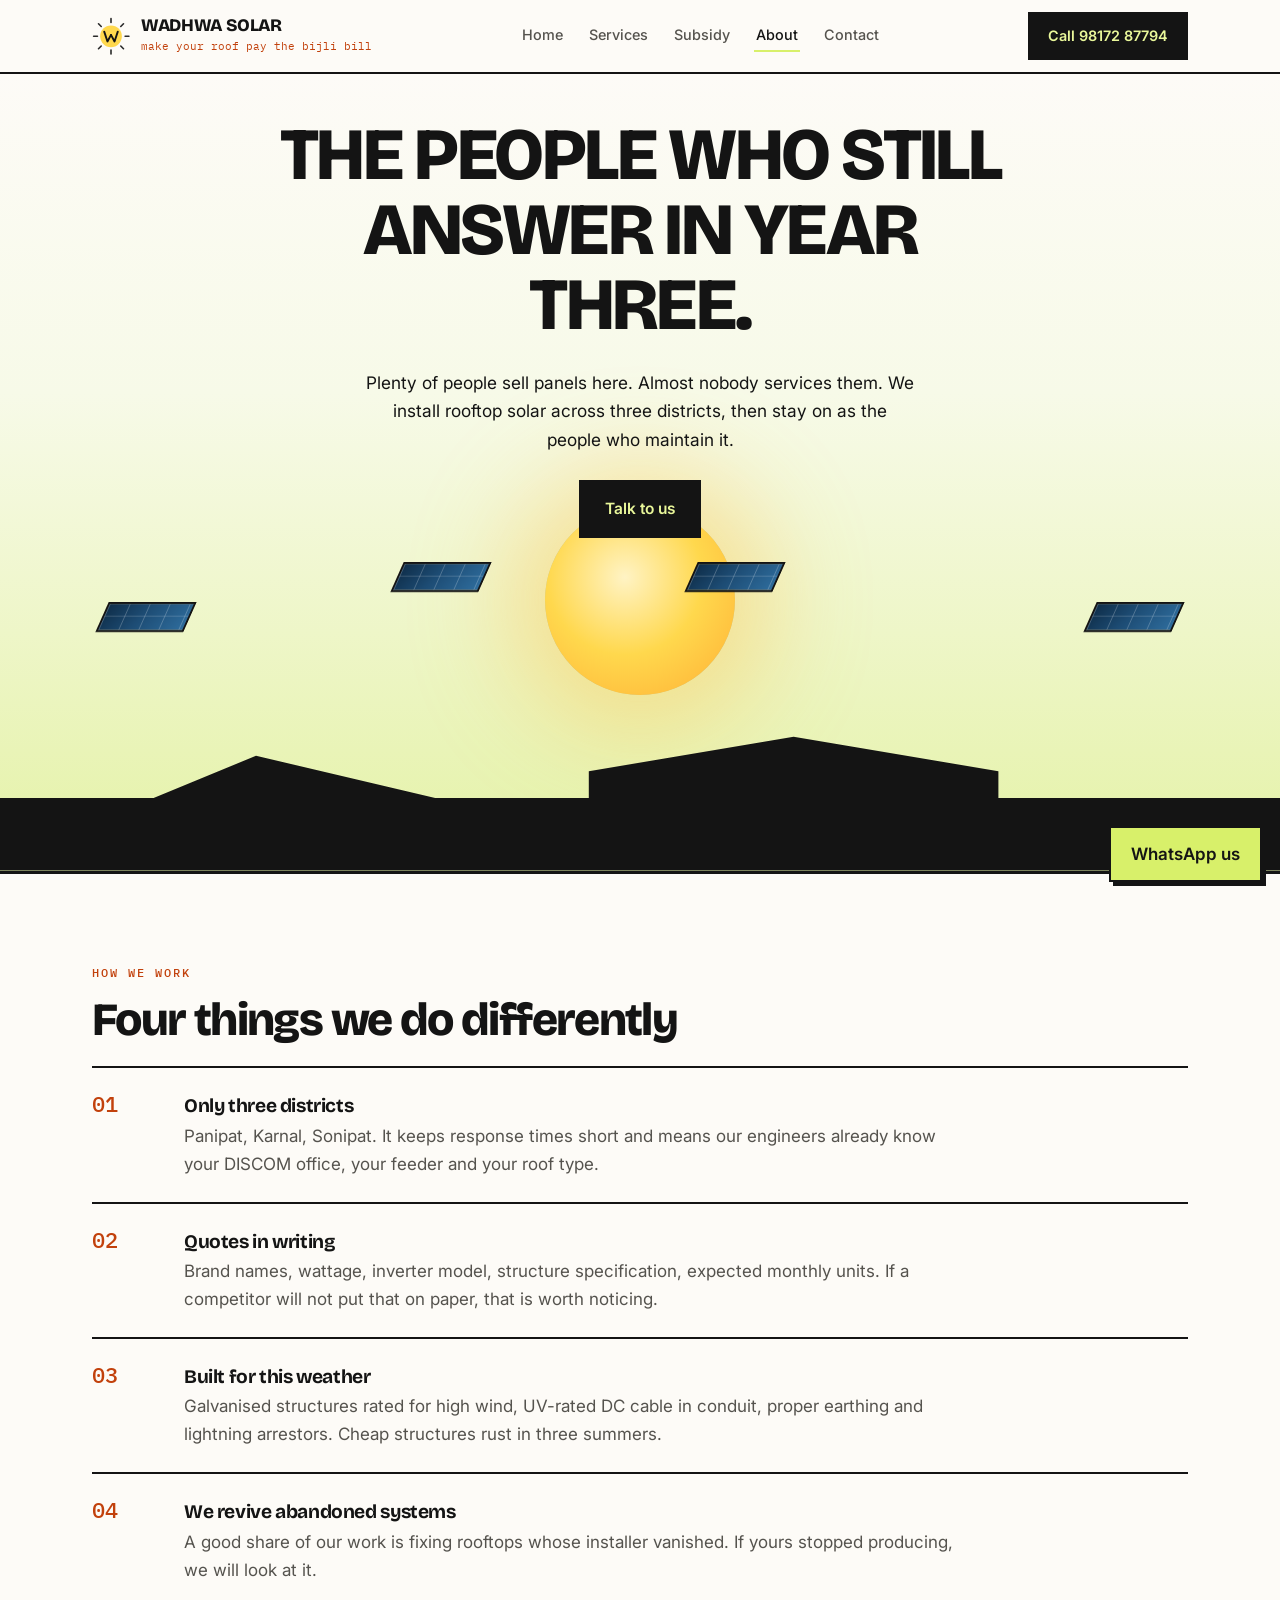
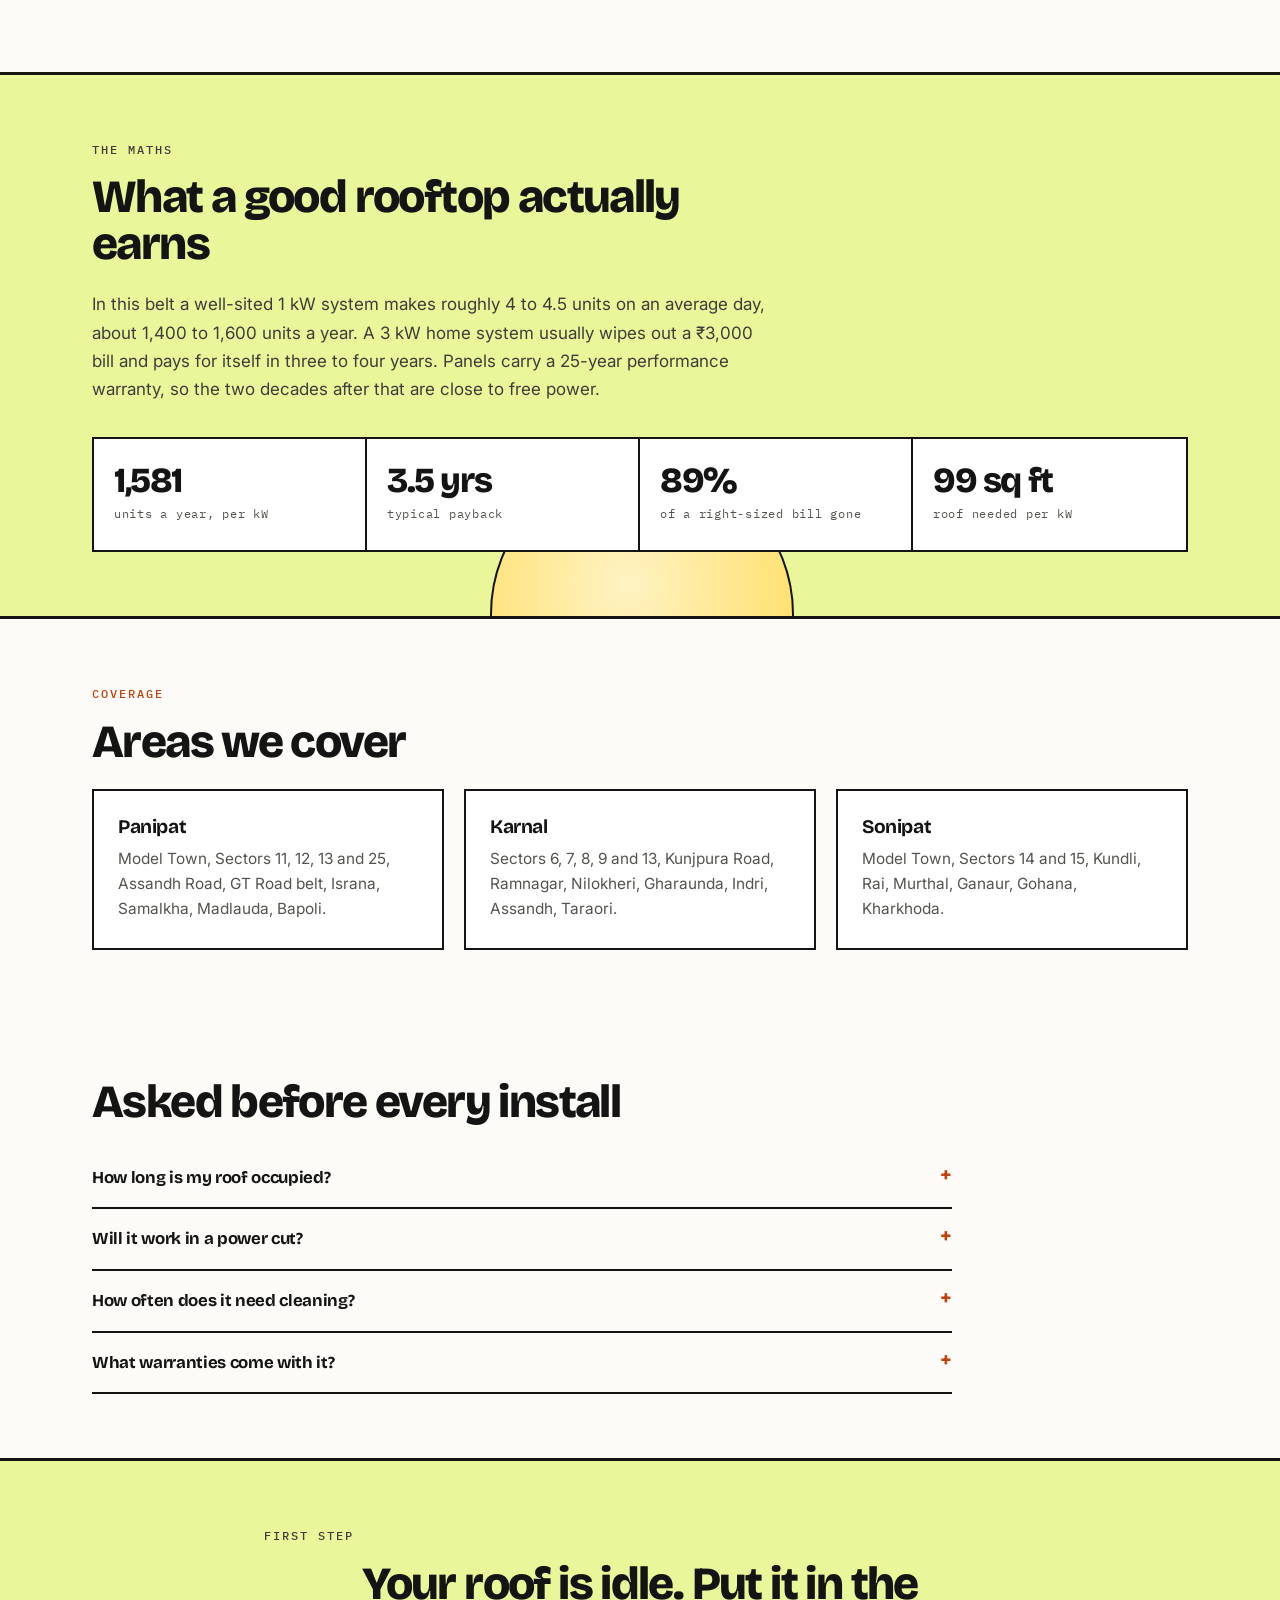
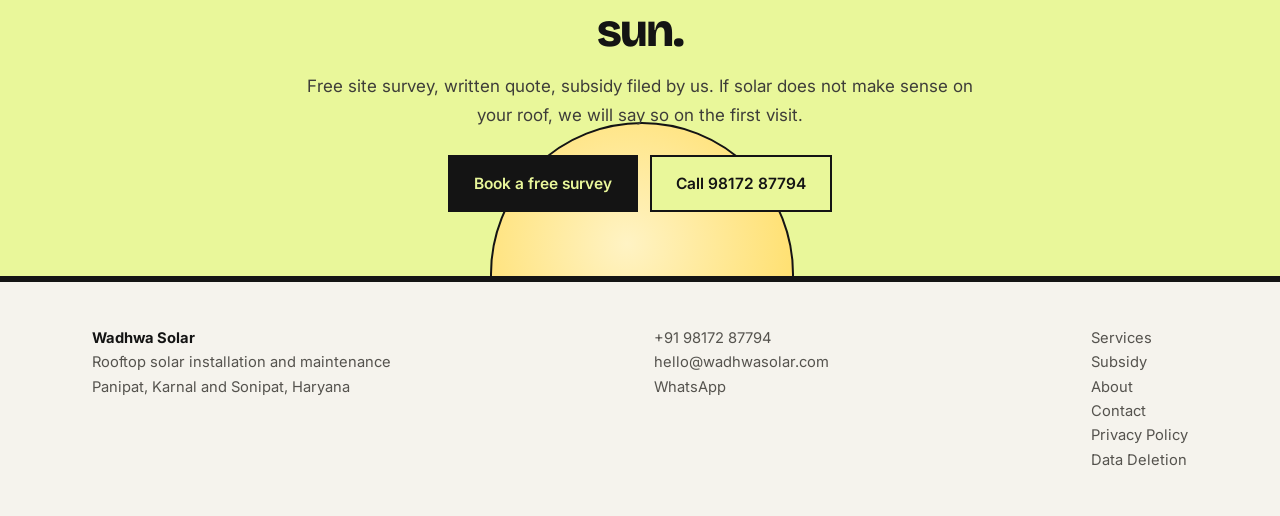
==== about.html @ ba55e71d "Add files via upload" ====
<!DOCTYPE html>
<html lang="en">
<head>
<meta charset="utf-8">
<meta name="color-scheme" content="light">
<meta name="viewport" content="width=device-width,initial-scale=1">
<title>About — Wadhwa Solar</title>
<meta name="description" content="A local rooftop solar installation and maintenance company for Panipat, Karnal and Sonipat.">
<link rel="icon" href="logo.svg">
<link rel="preconnect" href="https://fonts.googleapis.com">
<link rel="preconnect" href="https://fonts.gstatic.com" crossorigin>
<link href="https://fonts.googleapis.com/css2?family=Bricolage+Grotesque:opsz,wght@12..96,700;12..96,800&family=Inter:wght@400;500;600&family=IBM+Plex+Mono:wght@400;500&display=swap" rel="stylesheet">
<link rel="stylesheet" href="styles.css">
</head>
<body>

<header class="site-head">
  <div class="head-in">
    <a class="brand" href="index.html">
      <svg width="38" height="38" viewBox="0 0 140 140" aria-hidden="true">
        <g class="spin" stroke="#141414" stroke-width="6" stroke-linecap="round" opacity=".9">
          <line x1="70" y1="6" x2="70" y2="20"/><line x1="70" y1="122" x2="70" y2="136"/>
          <line x1="6" y1="71" x2="20" y2="71"/><line x1="122" y1="71" x2="136" y2="71"/>
          <line x1="24" y1="25" x2="34" y2="35"/><line x1="106" y1="107" x2="116" y2="117"/>
          <line x1="116" y1="25" x2="106" y2="35"/><line x1="34" y1="107" x2="24" y2="117"/>
        </g>
        <circle cx="70" cy="71" r="40" fill="#FFD84D"/>
        <g fill="none" stroke="#141414" stroke-width="7" stroke-linecap="round" stroke-linejoin="round">
          <path d="M45 54 L57 90 L70 66"/><path d="M70 66 L83 90 L95 54"/>
        </g>
      </svg>
      <span><span class="nm">Wadhwa Solar</span><span class="tg">make your roof pay the bijli bill</span></span>
    </a>
    <nav class="nav">
      <a href="index.html">Home</a>
      <a href="services.html">Services</a>
      <a href="subsidy.html">Subsidy</a>
      <a href="about.html" class="on">About</a>
      <a href="contact.html">Contact</a>
    </nav>
    <a class="callbtn" href="tel:+919817287794">Call 98172 87794</a>
  </div>
</header>

<main>
<section class="scene" style="min-height:clamp(320px,40vh,420px);padding:0">
  <div class="rays"></div><div class="halo"></div><div class="sun"></div>
  <div class="roofline"></div>
  <div class="panel p1"></div><div class="panel p2"></div><div class="panel p3"></div><div class="panel p4"></div>
  <span class="coin c1">&#8377;</span><span class="coin c2">&#8377;</span><span class="coin c3">&#8377;</span><span class="coin c4">&#8377;</span>
  <div class="scene-copy">
    <h1 data-split>The people who still answer in year three.</h1>
    <p class="lede">Plenty of people sell panels here. Almost nobody services them. We install rooftop solar across three districts, then stay on as the people who maintain it.</p>
    <div class="btnrow"><a class="btn solid" href="contact.html">Talk to us</a></div>
  </div>
</section>

<section>
  <div class="wrap reveal">
    <p class="eyebrow">How we work</p>
    <h2>Four things we do differently</h2>
    <div class="split"><div><span class="idx">01</span></div><div><h3>Only three districts</h3><p>Panipat, Karnal, Sonipat. It keeps response times short and means our engineers already know your DISCOM office, your feeder and your roof type.</p></div></div>
    <div class="split"><div><span class="idx">02</span></div><div><h3>Quotes in writing</h3><p>Brand names, wattage, inverter model, structure specification, expected monthly units. If a competitor will not put that on paper, that is worth noticing.</p></div></div>
    <div class="split"><div><span class="idx">03</span></div><div><h3>Built for this weather</h3><p>Galvanised structures rated for high wind, UV-rated DC cable in conduit, proper earthing and lightning arrestors. Cheap structures rust in three summers.</p></div></div>
    <div class="split"><div><span class="idx">04</span></div><div><h3>We revive abandoned systems</h3><p>A good share of our work is fixing rooftops whose installer vanished. If yours stopped producing, we will look at it.</p></div></div>
  </div>
</section>

<section class="band">
  <div class="wrap reveal">
    <p class="eyebrow">The maths</p>
    <h2 style="max-width:22ch">What a good rooftop actually earns</h2>
    <p>In this belt a well-sited 1 kW system makes roughly 4 to 4.5 units on an average day, about 1,400 to 1,600 units a year. A 3 kW home system usually wipes out a &#8377;3,000 bill and pays for itself in three to four years. Panels carry a 25-year performance warranty, so the two decades after that are close to free power.</p>
    <div class="stats" style="margin-top:34px">
      <div><strong data-count="1600">1,600</strong><span>units a year, per kW</span></div>
      <div><strong data-count="3.5" data-dec="1" data-suf=" yrs">3.5 yrs</strong><span>typical payback</span></div>
      <div><strong data-count="90" data-suf="%">90%</strong><span>of a right-sized bill gone</span></div>
      <div><strong data-count="100" data-suf=" sq ft">100 sq ft</strong><span>roof needed per kW</span></div>
    </div>
  </div>
</section>

<section>
  <div class="wrap reveal">
    <p class="eyebrow">Coverage</p>
    <h2>Areas we cover</h2>
    <div class="cols" style="margin-top:24px">
      <div class="card"><h3>Panipat</h3><p>Model Town, Sectors 11, 12, 13 and 25, Assandh Road, GT Road belt, Israna, Samalkha, Madlauda, Bapoli.</p></div>
      <div class="card"><h3>Karnal</h3><p>Sectors 6, 7, 8, 9 and 13, Kunjpura Road, Ramnagar, Nilokheri, Gharaunda, Indri, Assandh, Taraori.</p></div>
      <div class="card"><h3>Sonipat</h3><p>Model Town, Sectors 14 and 15, Kundli, Rai, Murthal, Ganaur, Gohana, Kharkhoda.</p></div>
    </div>
  </div>
</section>

<section>
  <div class="wrap reveal">
    <h2>Asked before every install</h2>
    <details><summary>How long is my roof occupied?</summary><p>Two to four days on site for a home. Panels sit on a raised structure, so most of the terrace stays usable underneath.</p></details>
    <details><summary>Will it work in a power cut?</summary><p>A standard on-grid system shuts off during a cut, for lineman safety. If you need backup, we fit a hybrid inverter with a battery.</p></details>
    <details><summary>How often does it need cleaning?</summary><p>Every two to four weeks in dusty months, less in monsoon. Our plans cover it, or we will show you how to do it safely yourself.</p></details>
    <details><summary>What warranties come with it?</summary><p>Typically 25 years performance and 10 to 12 years product on panels, 5 to 10 years on the inverter, plus our own workmanship warranty on structure and wiring.</p></details>
  </div>
</section>

<section class="band">
  <div class="wrap reveal" style="text-align:center">
    <p class="eyebrow">First step</p>
    <h2 style="max-width:20ch;margin:0 auto .4em">Your roof is idle. Put it in the sun.</h2>
    <p style="margin:0 auto">Free site survey, written quote, subsidy filed by us. If solar does not make sense on your roof, we will say so on the first visit.</p>
    <div class="btnrow" style="justify-content:center">
      <a class="btn solid" href="contact.html">Book a free survey</a>
      <a class="btn ghost" href="tel:+919817287794">Call 98172 87794</a>
    </div>
  </div>
</section>
</main>

<footer class="site-foot">
  <div class="wrap foot-grid">
    <div>
      <strong style="color:#141414">Wadhwa Solar</strong><br>
      Rooftop solar installation and maintenance<br>
      Panipat, Karnal and Sonipat, Haryana
    </div>
    <div>
      <a href="tel:+919817287794">+91 98172 87794</a><br>
      <a href="mailto:hello@wadhwasolar.com">hello@wadhwasolar.com</a><br>
      <a href="https://wa.me/919817287794">WhatsApp</a>
    </div>
    <div>
      <a href="services.html">Services</a><br>
      <a href="subsidy.html">Subsidy</a><br>
      <a href="about.html">About</a><br>
      <a href="contact.html">Contact</a><br>
      <a href="privacy.html">Privacy Policy</a><br>
      <a href="data-deletion.html">Data Deletion</a>
    </div>
  </div>
</footer>

<a class="float" href="https://wa.me/919817287794">WhatsApp us</a>
<script src="app.js"></script>
</body>
</html>
---- styles.css ----
:root{
  color-scheme:light only;
  --paper:#FDFBF7;
  --paper2:#F5F3ED;
  --ink:#141414;
  --dim:#55534E;
  --lime:#E9F79A;
  --lime2:#D8F06A;
  --sun:#FFD84D;
  --sun2:#FFAE33;
  --flame:#C2410C;
  --line:#141414;
  --maxw:1160px;
  --shadow:6px 6px 0 var(--ink);
  --shadow-sm:4px 4px 0 var(--ink);
}
*{box-sizing:border-box}
html{scroll-behavior:smooth}
body{
  margin:0;background:#FDFBF7;color:#141414;
  font-family:"Inter",system-ui,sans-serif;font-size:17px;font-weight:400;line-height:1.65;
  overflow-x:hidden;-webkit-font-smoothing:antialiased;
}
h1,h2,h3,h4{font-family:"Bricolage Grotesque","Inter",sans-serif;font-weight:800;line-height:1.02;letter-spacing:-.035em;margin:0 0 .5em;color:#141414}
h1{font-size:clamp(2.5rem,6vw,4.6rem);text-transform:uppercase}
h2{font-size:clamp(1.8rem,3.6vw,2.9rem)}
h3{font-size:1.2rem;font-weight:700;letter-spacing:-.02em}
p{margin:0 0 1em;max-width:62ch;color:#55534E}
a{color:inherit}
strong{font-weight:700;color:#141414}
.wrap{max-width:var(--maxw);margin:0 auto;padding:0 32px}
.mono,.eyebrow,.tag,.barlbl,.rows,.strip span{font-family:"IBM Plex Mono",monospace}

/* header */
.site-head{position:sticky;top:0;z-index:40;background:var(--paper);border-bottom:2px solid var(--ink)}
.head-in{display:flex;align-items:center;justify-content:space-between;gap:18px;max-width:var(--maxw);margin:0 auto;padding:12px 32px}
.brand{display:flex;align-items:center;gap:11px;text-decoration:none}
.brand .nm{font-family:"Bricolage Grotesque",sans-serif;font-size:1.1rem;font-weight:800;letter-spacing:-.02em;text-transform:uppercase;line-height:1.1;display:block;color:#141414}
.brand .tg{display:block;font-family:"IBM Plex Mono",monospace;font-size:.7rem;color:#C2410C;margin-top:2px}
.spin{transform-origin:70px 71px;animation:spin 24s linear infinite}
@keyframes spin{to{transform:rotate(360deg)}}
.nav{display:flex;gap:22px;flex-wrap:wrap}
.nav a{text-decoration:none;font-size:.9rem;font-weight:500;color:var(--dim);padding:3px 2px;border-bottom:2px solid transparent}
.nav a:hover,.nav a.on{color:var(--ink);border-color:var(--lime2)}
.callbtn{background:#141414;color:#E9F79A;font-weight:600;text-decoration:none;padding:10px 18px;white-space:nowrap;font-size:.9rem;border:2px solid var(--ink);transition:transform .15s ease,box-shadow .15s ease}
.callbtn:hover{transform:translate(-2px,-2px);box-shadow:var(--shadow-sm)}

/* SUNRISE SCENE */
.scene{position:relative;min-height:clamp(400px,50vh,540px);overflow:hidden;border-bottom:3px solid var(--ink);
  background:linear-gradient(180deg,var(--paper) 0%,#F7FAE8 40%,#EEF6C8 70%,#E4F2A6 100%)}
.scene .sun{position:absolute;z-index:0;left:50%;bottom:22%;width:190px;height:190px;margin-left:-95px;border-radius:50%;
  background:radial-gradient(circle at 42% 38%,#FFF3C4,var(--sun) 48%,var(--sun2));
  box-shadow:0 0 100px 34px rgba(255,190,60,.42);animation:sunrise 2.8s cubic-bezier(.22,.7,.25,1) both}
@keyframes sunrise{from{transform:translateY(320px) scale(.7);opacity:0}to{transform:none;opacity:1}}
.scene .halo{position:absolute;z-index:0;left:50%;bottom:22%;width:190px;height:190px;margin-left:-95px;border-radius:50%;
  border:2px solid rgba(20,20,20,.22);animation:halo 5.5s ease-out infinite}
@keyframes halo{from{transform:scale(1);opacity:.65}to{transform:scale(2.3);opacity:0}}
.scene .rays{position:absolute;z-index:0;left:50%;bottom:22%;width:190px;height:190px;margin-left:-95px;border-radius:50%;
  background:conic-gradient(from 0deg,rgba(255,216,77,.35) 0 7deg,transparent 7deg 30deg);animation:spin 55s linear infinite}
.scene .roofline{position:absolute;left:0;right:0;bottom:0;height:24%;z-index:1;background:var(--ink);
  clip-path:polygon(0 62%,12% 62%,20% 40%,34% 62%,46% 62%,46% 48%,62% 30%,78% 48%,78% 62%,100% 62%,100% 100%,0 100%)}
.scene .panel{position:absolute;z-index:1;width:88px;height:30px;border:2px solid var(--ink);overflow:hidden;
  animation:panel-in 1s cubic-bezier(.2,.8,.3,1) both;
  background:
    repeating-linear-gradient(90deg,rgba(255,255,255,.22) 0 1px,transparent 1px 20px),
    repeating-linear-gradient(0deg,rgba(255,255,255,.18) 0 1px,transparent 1px 13px),
    linear-gradient(118deg,#0F2E4A 0%,#1D4C74 45%,#2E6C9C 100%);
  transform:skewX(-24deg)}
@keyframes panel-in{from{transform:translateY(70px) skewX(-24deg) scale(.8);opacity:0}to{transform:skewX(-24deg);opacity:1}}
.scene .panel:after{content:"";position:absolute;top:0;left:-60%;width:40%;height:100%;
  background:linear-gradient(90deg,transparent,rgba(255,255,255,.9),transparent);animation:glint 4.5s ease-in-out infinite}
@keyframes glint{0%{left:-60%}45%{left:130%}100%{left:130%}}
.scene .p1{left:8%;bottom:30%;animation-delay:1.1s}
.scene .p2{left:31%;bottom:35%;animation-delay:1.35s}
.scene .p3{left:54%;bottom:35%;animation-delay:1.6s}
.scene .p4{right:8%;bottom:30%;animation-delay:1.85s}
.scene .p2:after{animation-delay:1.4s}
.scene .p3:after{animation-delay:2.6s}
.scene .p4:after{animation-delay:3.6s}
.scene .p2:after{animation-delay:1.4s}
.coin{position:absolute;z-index:1;--rise:-150px;bottom:26%;font-family:"IBM Plex Mono",monospace;font-size:1.15rem;font-weight:600;color:var(--ink);opacity:0;animation:float 6s linear infinite}
.coin{bottom:34%;--rise:-90px}
.coin.c1{left:12%;animation-delay:2.4s}
.coin.c2{left:35%;bottom:39%;animation-delay:3.2s}
.coin.c3{left:58%;bottom:39%;animation-delay:4s}
.coin.c4{right:12%;left:auto;animation-delay:4.8s}
@keyframes float{0%{transform:translateY(0) scale(.7);opacity:0}14%{opacity:1}70%{opacity:1}
  100%{transform:translateY(var(--rise,-150px)) scale(1.05);opacity:0}}
.scene-copy{position:relative;z-index:5;max-width:var(--maxw);margin:0 auto;padding:44px 32px 26%;text-align:center}
.scene-copy h1{max-width:17ch;margin:0 auto .35em}
.scene-copy h1 .w{display:inline-block;opacity:0;transform:translateY(22px);animation:up .7s cubic-bezier(.2,.7,.3,1) forwards}
@keyframes up{to{opacity:1;transform:none}}
.scene-copy p{margin:0 auto;max-width:50ch;color:#141414}
.btnrow{display:flex;gap:12px;flex-wrap:wrap;margin-top:26px}
.scene-copy .btnrow{justify-content:center}
.btn{display:inline-block;text-decoration:none;padding:14px 24px;font-weight:600;font-size:.97rem;border:2px solid var(--ink);
  transition:transform .15s ease,box-shadow .15s ease}
.btn.solid{background:#141414;color:#E9F79A}
.btn.ghost{background:#E9F79A;color:#141414}
.btn:hover{transform:translate(-3px,-3px);box-shadow:var(--shadow)}

/* running savings strip */
.strip{background:#141414;color:#FDFBF7;padding:22px 0;border-bottom:3px solid var(--ink)}
.strip .wrap{display:flex;align-items:center;justify-content:center;gap:14px;flex-wrap:wrap;text-align:center}
.strip b{font-family:"Bricolage Grotesque",sans-serif;font-size:2.1rem;font-weight:800;color:#D8F06A;letter-spacing:-.03em}
.strip span{font-size:.88rem;color:#A8A6A0;letter-spacing:.02em}

/* sections */
section{padding:64px 0;position:relative}
.scene + section,.strip + section{padding-top:88px}
.eyebrow{color:#C2410C;font-size:.78rem;letter-spacing:.16em;text-transform:uppercase;margin:0 0 14px;font-weight:500}
.reveal{opacity:0;transform:translateY(22px);transition:opacity .7s ease,transform .7s cubic-bezier(.2,.7,.3,1)}
.reveal.in{opacity:1;transform:none}
.lede{font-size:1.08rem}

/* split rows */
.split{display:grid;grid-template-columns:64px 1fr;gap:28px;align-items:baseline;padding:24px 0;border-top:2px solid var(--ink)}
.split .idx{font-family:"IBM Plex Mono",monospace;font-size:1.35rem;font-weight:500;color:#C2410C;line-height:1.2}
.split h3{margin-bottom:.3em}
.split p{margin-bottom:0;max-width:70ch}

/* cards */
.cols{display:grid;gap:20px;grid-template-columns:repeat(3,minmax(0,1fr))}
.cols.two{grid-template-columns:repeat(2,minmax(0,1fr))}
.card{background:#fff;border:2px solid var(--ink);padding:26px 24px;transition:transform .18s ease,box-shadow .18s ease}
.card:hover{transform:translate(-4px,-4px);box-shadow:var(--shadow)}
.card h3{color:#141414}
.card p{margin-bottom:0;font-size:.96rem}
.card .tag{color:#C2410C;font-size:.74rem;letter-spacing:.14em;text-transform:uppercase;margin-bottom:10px}
.card i.ico{display:grid;place-items:center;width:46px;height:46px;background:var(--lime);border:2px solid var(--ink);margin-bottom:16px;font-style:normal;font-size:1.25rem}

/* calculator */
.calc-wrap{background:var(--lime);border:3px solid var(--ink);box-shadow:10px 10px 0 var(--ink);padding:40px 36px;position:relative;overflow:hidden}
.calc-wrap:before{content:"";position:absolute;right:-60px;top:-60px;width:230px;height:230px;border-radius:50%;
  background:radial-gradient(circle at 40% 40%,#FFF3C4,var(--sun));border:2px solid var(--ink);animation:bob 8s ease-in-out infinite}
@keyframes bob{50%{transform:translateY(16px)}}
.calc-grid{display:grid;grid-template-columns:1fr 1fr;gap:40px;position:relative;z-index:2}
.calc-wrap h2,.calc-wrap h3{color:#141414}
.calc-wrap p{color:#3E3D39}
.calc-wrap label{display:block;font-family:"IBM Plex Mono",monospace;font-size:.78rem;letter-spacing:.12em;text-transform:uppercase;color:#3E3D39;margin-bottom:8px}
.bignum{font-family:"Bricolage Grotesque",sans-serif;font-size:3.1rem;font-weight:800;line-height:1;margin-bottom:16px;letter-spacing:-.04em;color:#141414}
input[type=range]{width:100%;height:8px;-webkit-appearance:none;appearance:none;background:#fff;border:2px solid var(--ink);outline:none}
input[type=range]::-webkit-slider-thumb{-webkit-appearance:none;width:26px;height:26px;background:var(--ink);border:2px solid var(--ink);cursor:pointer;transition:transform .12s ease}
input[type=range]::-webkit-slider-thumb:hover{transform:scale(1.12)}
input[type=range]::-moz-range-thumb{width:22px;height:22px;background:var(--ink);border:2px solid var(--ink);cursor:pointer;border-radius:0}
.rows{margin-top:4px;font-size:.92rem}
.rows div{display:flex;justify-content:space-between;gap:14px;padding:11px 0;border-bottom:1px solid rgba(20,20,20,.22);color:#3E3D39}
.rows div span:last-child{color:#141414;font-weight:600}
.rows .hi span:last-child{font-family:"Bricolage Grotesque",sans-serif;font-size:1.4rem;font-weight:800}
.bars{margin-top:20px}
.bar{height:14px;background:#fff;border:2px solid var(--ink);overflow:hidden;margin:6px 0 14px}
.bar i{display:block;height:100%;transition:width .5s cubic-bezier(.2,.8,.3,1)}
.bar.before i{background:repeating-linear-gradient(45deg,#9A988F,#9A988F 6px,#B6B4AB 6px,#B6B4AB 12px)}
.bar.after i{background:var(--sun)}
.barlbl{display:flex;justify-content:space-between;font-size:.76rem;letter-spacing:.06em;text-transform:uppercase;color:#3E3D39}

/* sun arc timeline */
.arc{position:relative;max-width:880px;margin:0 auto}
.arc svg{width:100%;height:auto;display:block;overflow:visible}
.arc .path{fill:none;stroke:rgba(20,20,20,.3);stroke-width:2;stroke-dasharray:6 8}
.arc .trail{fill:none;stroke:var(--ink);stroke-width:3;stroke-dasharray:1000;stroke-dashoffset:1000;transition:stroke-dashoffset .2s linear}
.arc .marker{fill:var(--paper);stroke:var(--ink);stroke-width:2}
.arc .sunny{fill:var(--sun);stroke:var(--ink);stroke-width:2}
.arc-steps{display:grid;grid-template-columns:repeat(3,1fr);gap:20px;margin-top:32px}
.arc-steps div{border-top:2px solid var(--ink);padding-top:14px}
.arc-steps h3{font-size:1rem;margin-bottom:.3em;color:#141414}
.arc-steps p{font-size:.92rem;margin:0}

/* table */
table{border-collapse:collapse;width:100%;max-width:860px;font-size:.95rem;background:#fff;border:2px solid var(--ink)}
th,td{text-align:left;padding:14px 16px;border-bottom:2px solid var(--ink)}
tbody tr:last-child td{border-bottom:0}
th{background:#141414;color:#E9F79A;font-family:"IBM Plex Mono",monospace;font-size:.8rem;letter-spacing:.1em;text-transform:uppercase;font-weight:500}
td{color:#55534E}
td strong{color:#141414}
tbody tr:hover td{background:var(--lime)}

/* band */
.band{background:var(--lime);border-block:3px solid var(--ink);position:relative;overflow:hidden}
.band:before{content:"";position:absolute;left:50%;bottom:-150px;width:300px;height:300px;margin-left:-150px;border-radius:50%;
  background:radial-gradient(circle at 45% 40%,#FFF3C4,var(--sun));border:2px solid var(--ink);animation:bob 9s ease-in-out infinite}
.band .wrap{position:relative;z-index:2}
.band p{color:#3E3D39}

/* faq */
details{border-bottom:2px solid var(--ink);padding:16px 0;max-width:860px}
summary{cursor:pointer;font-family:"Bricolage Grotesque",sans-serif;font-size:1.05rem;font-weight:700;letter-spacing:-.02em;color:#141414;list-style:none;display:flex;justify-content:space-between;gap:16px}
summary::-webkit-details-marker{display:none}
summary:after{content:"+";color:var(--flame);font-size:1.4rem;line-height:1;transition:transform .25s ease}
details[open] summary:after{transform:rotate(45deg)}
details p{margin:12px 0 0}

/* form */
.form{background:#fff;border:3px solid var(--ink);box-shadow:10px 10px 0 var(--ink);padding:30px}
.form label{display:block;font-family:"IBM Plex Mono",monospace;font-size:.74rem;letter-spacing:.12em;text-transform:uppercase;color:var(--dim);margin:16px 0 6px}
.form input,.form select,.form textarea{width:100%;padding:12px 14px;border:2px solid var(--ink);background:var(--paper);color:var(--ink);font:inherit;font-size:.96rem}
.form input:focus,.form select:focus,.form textarea:focus{outline:none;background:var(--lime)}
.form button{margin-top:22px;width:100%;border:2px solid #141414;padding:15px;background:#141414;color:#E9F79A;font:inherit;font-weight:600;cursor:pointer;transition:transform .15s ease,box-shadow .15s ease}
.form button:hover{transform:translate(-3px,-3px);box-shadow:var(--shadow)}
.reach{list-style:none;padding:0;margin:0}
.reach li{border-top:2px solid var(--ink);padding:16px 0}
.reach a{font-family:"Bricolage Grotesque",sans-serif;font-size:1.3rem;font-weight:700;letter-spacing:-.02em;text-decoration:none;color:#141414}
.reach a:hover{color:var(--flame)}
.reach small{display:block;font-family:"IBM Plex Mono",monospace;color:var(--dim);font-size:.8rem}

/* stats */
.stats{display:grid;grid-template-columns:repeat(4,1fr);gap:0;border:2px solid var(--ink);background:#fff}
.stats div{padding:24px 20px;border-right:2px solid var(--ink)}
.stats div:last-child{border-right:0}
.stats div strong{display:block;font-family:"Bricolage Grotesque",sans-serif;font-size:2.2rem;font-weight:800;line-height:1;letter-spacing:-.04em;color:#141414}
.stats div span{font-family:"IBM Plex Mono",monospace;font-size:.78rem;letter-spacing:.06em;color:var(--dim)}

/* footer */
.site-foot{border-top:3px solid var(--ink);padding:44px 0;font-size:.92rem;color:var(--dim);background:var(--paper2)}
.foot-grid{display:flex;justify-content:space-between;gap:30px;flex-wrap:wrap}
.site-foot a{text-decoration:none}
.site-foot a:hover{color:var(--flame)}

.float{position:fixed;right:18px;bottom:18px;z-index:50;background:#D8F06A;color:#141414;border:2px solid var(--ink);
  box-shadow:var(--shadow-sm);padding:12px 20px;font-weight:600;text-decoration:none;animation:bob2 4s ease-in-out infinite}
@keyframes bob2{50%{transform:translateY(-5px)}}

*:focus-visible{outline:3px solid var(--flame);outline-offset:3px}
@media (max-width:900px){
  .calc-grid,.cols,.cols.two{grid-template-columns:1fr}
  .split{grid-template-columns:44px 1fr;gap:16px}
  .arc-steps{grid-template-columns:1fr}
  .stats{grid-template-columns:repeat(2,1fr)}
  .stats div{border-right:0;border-bottom:2px solid var(--ink)}
  section{padding:44px 0}
  .scene + section,.strip + section{padding-top:56px}
  .wrap,.head-in,.scene-copy{padding-left:20px;padding-right:20px}
  .scene .sun,.scene .halo,.scene .rays{width:130px;height:130px;margin-left:-65px}
  .scene .panel{width:58px;height:20px}
  .scene .p2{left:28%}
  .scene .p3{left:52%}
  .calc-wrap{padding:26px 20px;box-shadow:6px 6px 0 var(--ink)}
  .head-in{flex-wrap:wrap}
  .nav{order:3;width:100%;gap:16px;border-top:2px solid var(--ink);padding-top:10px;overflow-x:auto}
}
@media (prefers-reduced-motion:reduce){
  *{animation:none!important;transition:none!important}
  .reveal{opacity:1;transform:none}
  html{scroll-behavior:auto}
}

/* scheme photo */
.pmcard{display:grid;grid-template-columns:200px 1fr;gap:24px;align-items:center;background:#fff;border:3px solid #141414;box-shadow:8px 8px 0 #141414;padding:22px;max-width:860px}
.pmcard img{width:100%;aspect-ratio:1/1;object-fit:cover;display:block;border:2px solid #141414;background:#E9F79A}
.pmbadge{border:2px solid #141414;background:#E9F79A;padding:16px;text-align:center}
.pmbadge svg{width:100%;max-width:110px;height:auto;display:block;margin:0 auto 8px}
.pmbadge span{font-family:"IBM Plex Mono",monospace;font-size:.76rem;letter-spacing:.1em;text-transform:uppercase;color:#141414}
.pmcard p{margin:0}
.pmcard .cap{font-family:"IBM Plex Mono",monospace;font-size:.74rem;letter-spacing:.1em;text-transform:uppercase;color:#C2410C;margin-bottom:8px}
@media (max-width:900px){.pmcard{grid-template-columns:1fr;box-shadow:5px 5px 0 #141414}}

/* home hero: copy + sun on the left, calculator on the right */
.hero-grid{position:relative;z-index:5;display:grid;grid-template-columns:1.02fr .98fr;gap:44px;align-items:center;
  max-width:var(--maxw);margin:0 auto;padding:110px 32px 16%}
.hero-grid .scene-copy{position:static;padding:0;max-width:none;text-align:left}
.hero-grid .scene-copy h1{margin:0 0 .35em;max-width:13ch}
.hero-grid .scene-copy p{margin:0;max-width:38ch}
.hero-grid .scene-copy .btnrow{justify-content:flex-start}
.hero-grid .calc-wrap{margin:0;padding:28px 26px}
.hero-grid .calc-wrap .bignum{font-size:2.5rem;margin-bottom:12px}
.hero-grid .calc-wrap:before{width:150px;height:150px;right:-40px;top:-40px}
.hero-grid .calc-grid{grid-template-columns:1fr;gap:22px}
.scene:has(.hero-grid) .sun,.scene:has(.hero-grid) .halo,.scene:has(.hero-grid) .rays{
  left:15%;top:5%;bottom:auto;width:210px;height:210px;margin-left:-105px}
.scene:has(.hero-grid) .sun{animation:sunrise-hero 2.8s cubic-bezier(.22,.7,.25,1) both,drift 9s ease-in-out 2.8s infinite}
@keyframes sunrise-hero{from{transform:translateY(150px) scale(.6);opacity:0}to{transform:none;opacity:1}}
@keyframes drift{50%{transform:translateY(-14px)}}
.scene:has(.hero-grid) .p1{left:27%;top:8%;bottom:auto;animation:panel-in 1s cubic-bezier(.2,.8,.3,1) 1.1s both,sky-bob 7s ease-in-out 2.1s infinite}
.scene:has(.hero-grid) .p2{left:40%;top:23%;bottom:auto;animation:panel-in 1s cubic-bezier(.2,.8,.3,1) 1.35s both,sky-bob 8s ease-in-out 2.4s infinite}
.scene:has(.hero-grid) .p3{left:7%;bottom:15%;animation-delay:1.6s}
.scene:has(.hero-grid) .p4{left:33%;right:auto;bottom:13%;animation-delay:1.85s}
@keyframes sky-bob{0%,100%{transform:skewX(-24deg) translateY(0)}50%{transform:skewX(-24deg) translateY(-12px)}}
.scene:has(.hero-grid) .coin{--rise:-64px}
.scene:has(.hero-grid) .coin.c1{left:31%;top:6%;bottom:auto;animation-delay:2.3s}
.scene:has(.hero-grid) .coin.c2{left:44%;top:21%;bottom:auto;animation-delay:3.1s}
.scene:has(.hero-grid) .coin.c3{left:11%;bottom:19%;top:auto;--rise:-96px;animation-delay:2.7s}
.scene:has(.hero-grid) .coin.c4{left:37%;right:auto;bottom:17%;top:auto;--rise:-96px;animation-delay:3.6s}
@media (max-width:980px){
  .hero-grid{grid-template-columns:1fr;gap:30px;padding:150px 20px 28%}
  .hero-grid .scene-copy{text-align:center}
  .hero-grid .scene-copy h1,.hero-grid .scene-copy p{max-width:none;margin-left:auto;margin-right:auto}
  .hero-grid .scene-copy .btnrow{justify-content:center}
  .scene:has(.hero-grid) .sun,.scene:has(.hero-grid) .halo,.scene:has(.hero-grid) .rays{left:34%;top:14px;width:130px;height:130px;margin-left:-65px}
  .scene:has(.hero-grid) .p1{left:58%;top:4%}
  .scene:has(.hero-grid) .p2{left:72%;top:15%}
  .scene:has(.hero-grid) .p3{left:12%;bottom:14%}
  .scene:has(.hero-grid) .p4{left:52%;bottom:12%}
  .scene:has(.hero-grid) .coin.c1{left:62%;top:2%}
  .scene:has(.hero-grid) .coin.c2{left:76%;top:13%}
  .scene:has(.hero-grid) .coin.c3{left:16%;bottom:18%}
  .scene:has(.hero-grid) .coin.c4{left:56%;bottom:16%}
}
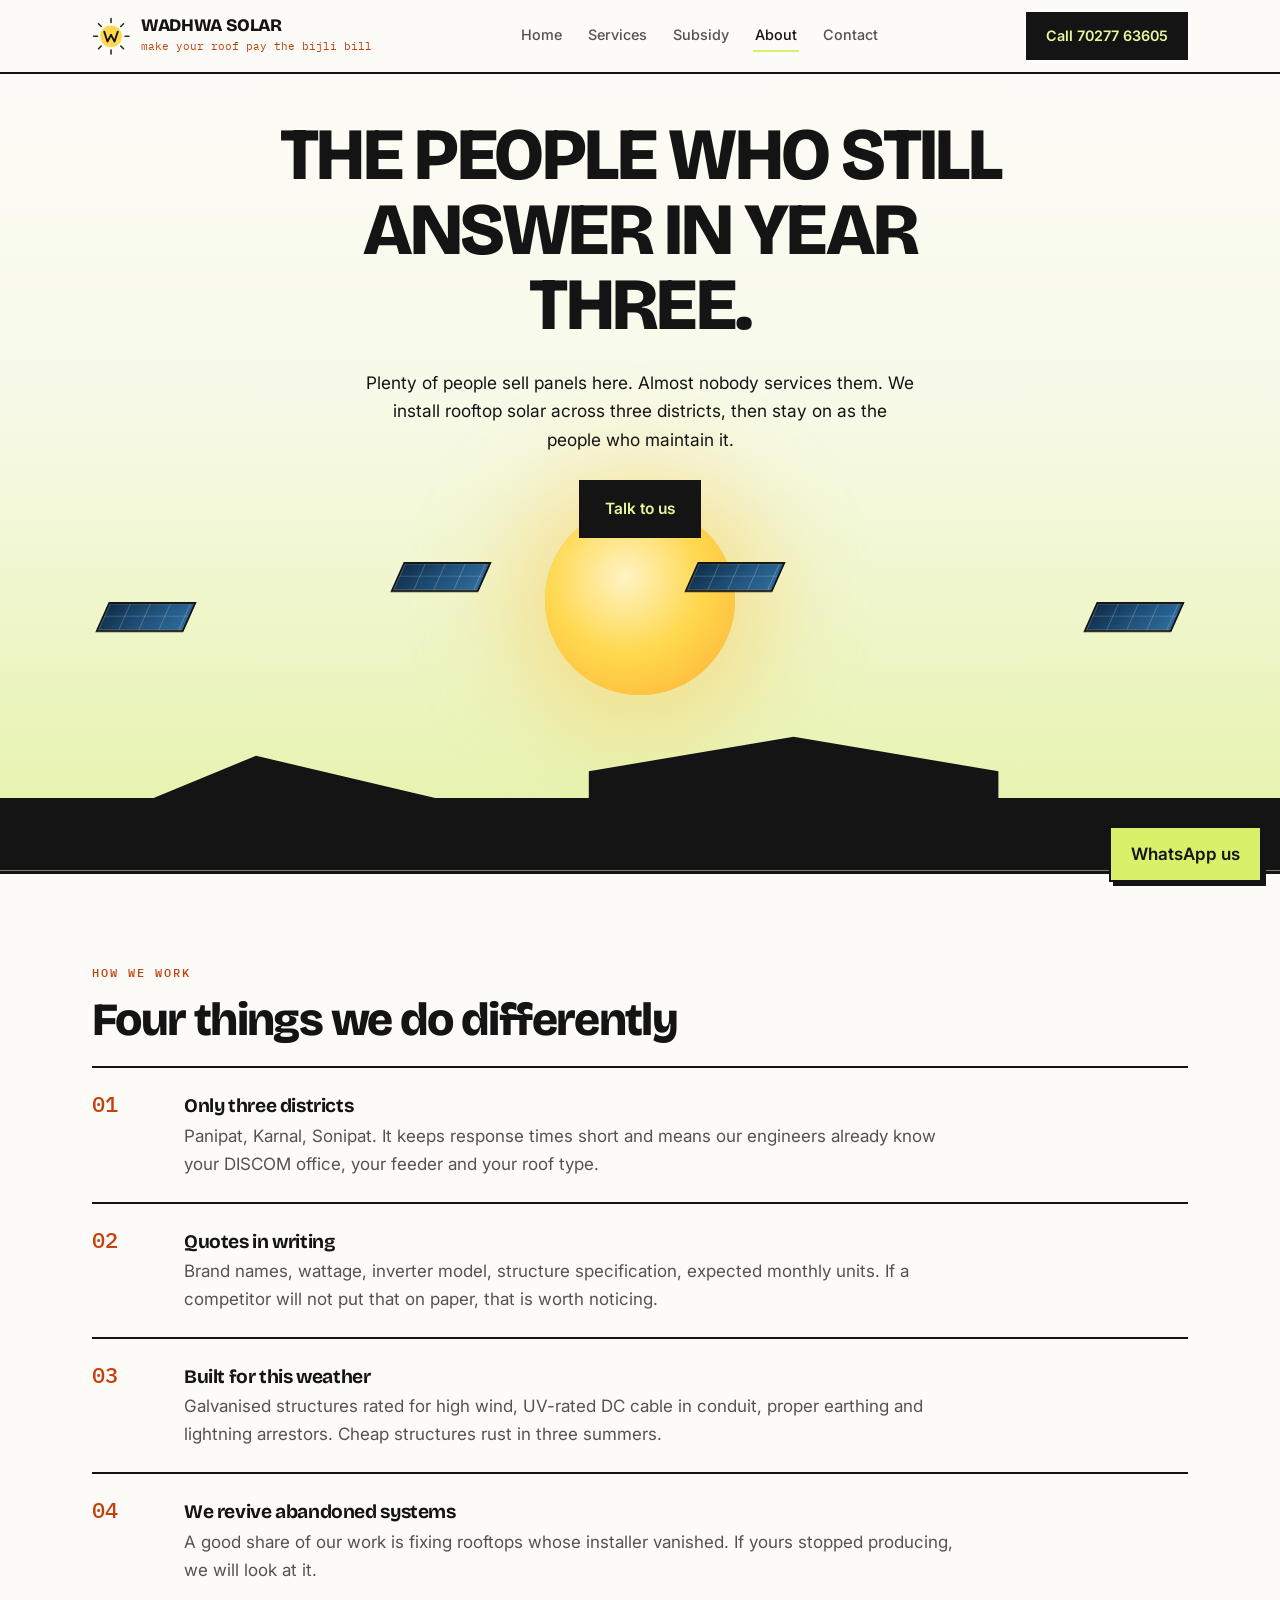
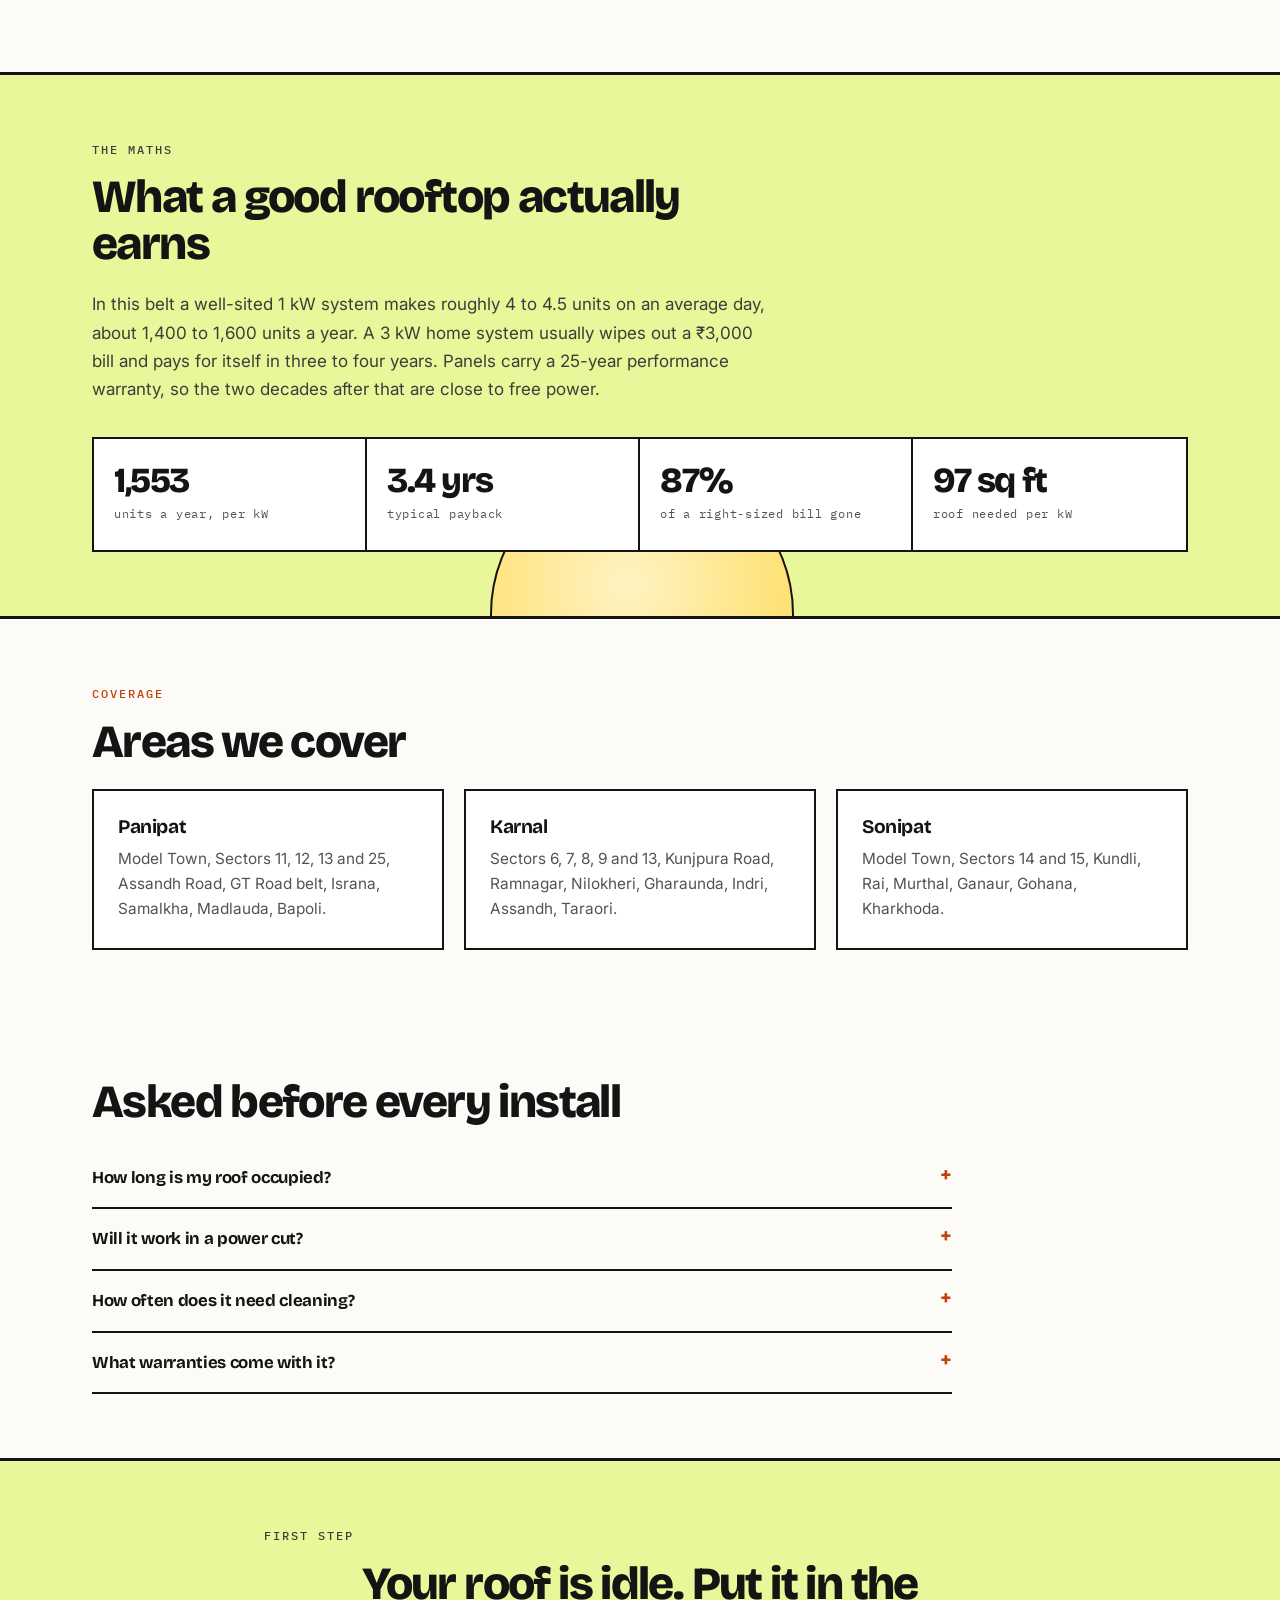
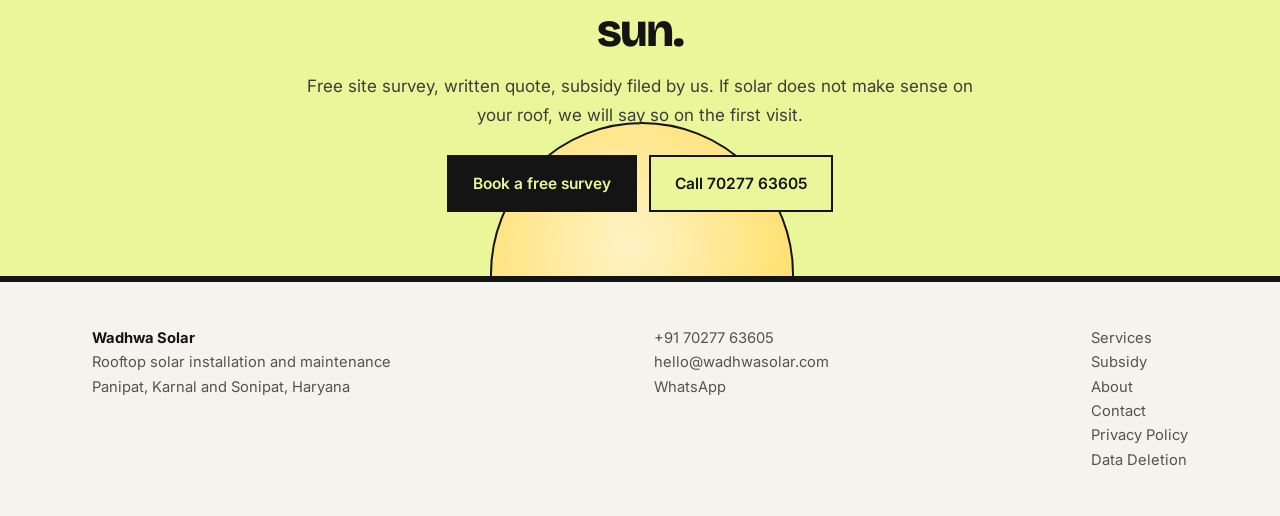
==== commit 83d93c5c: "Add files via upload" ====
--- a/about.html
+++ b/about.html
@@ -38,7 +38,7 @@
       <a href="about.html" class="on">About</a>
       <a href="contact.html">Contact</a>
     </nav>
-    <a class="callbtn" href="tel:+919817287794">Call 98172 87794</a>
+    <a class="callbtn" href="tel:+917027763605">Call 70277 63605</a>
   </div>
 </header>
 
@@ -109,7 +109,7 @@
     <p style="margin:0 auto">Free site survey, written quote, subsidy filed by us. If solar does not make sense on your roof, we will say so on the first visit.</p>
     <div class="btnrow" style="justify-content:center">
       <a class="btn solid" href="contact.html">Book a free survey</a>
-      <a class="btn ghost" href="tel:+919817287794">Call 98172 87794</a>
+      <a class="btn ghost" href="tel:+917027763605">Call 70277 63605</a>
     </div>
   </div>
 </section>
@@ -123,9 +123,9 @@
       Panipat, Karnal and Sonipat, Haryana
     </div>
     <div>
-      <a href="tel:+919817287794">+91 98172 87794</a><br>
+      <a href="tel:+917027763605">+91 70277 63605</a><br>
       <a href="mailto:hello@wadhwasolar.com">hello@wadhwasolar.com</a><br>
-      <a href="https://wa.me/919817287794">WhatsApp</a>
+      <a href="https://wa.me/917027763605">WhatsApp</a>
     </div>
     <div>
       <a href="services.html">Services</a><br>
@@ -138,7 +138,7 @@
   </div>
 </footer>
 
-<a class="float" href="https://wa.me/919817287794">WhatsApp us</a>
+<a class="float" href="https://wa.me/917027763605">WhatsApp us</a>
 <script src="app.js"></script>
 </body>
 </html>
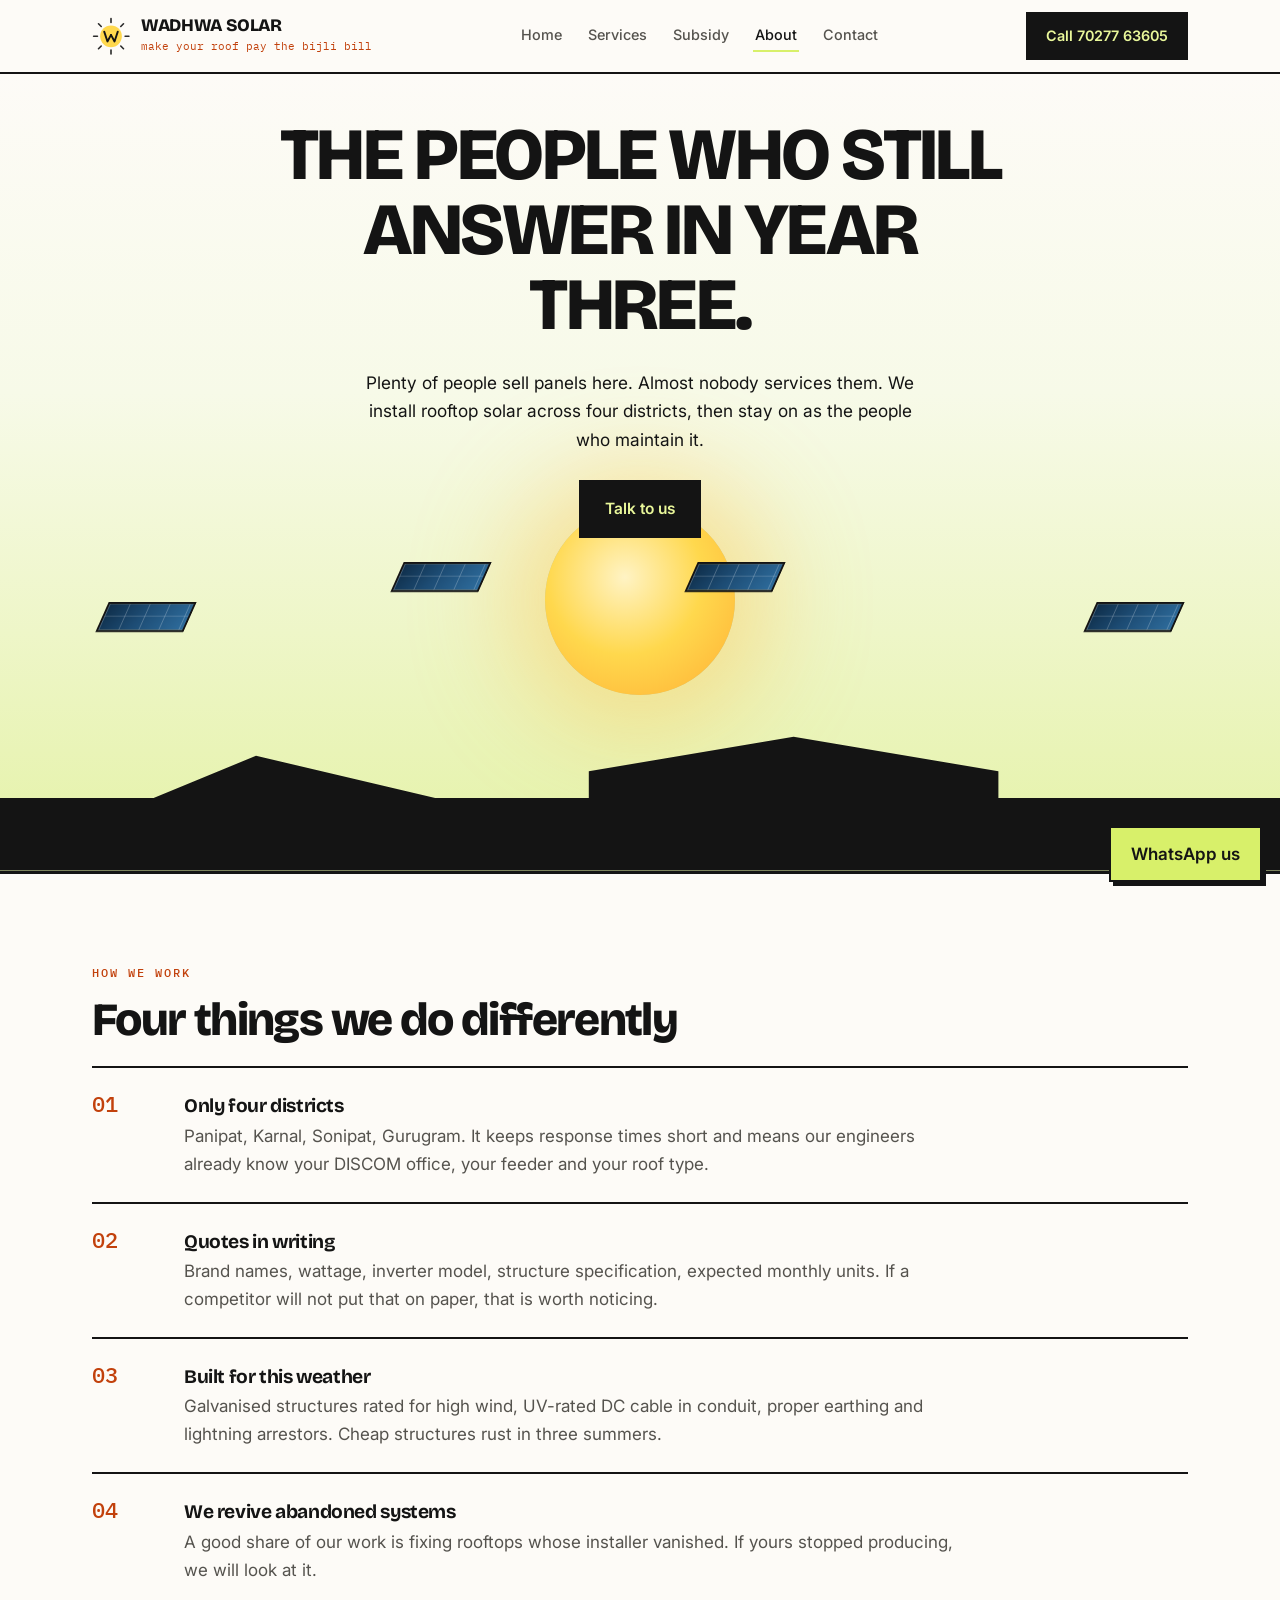
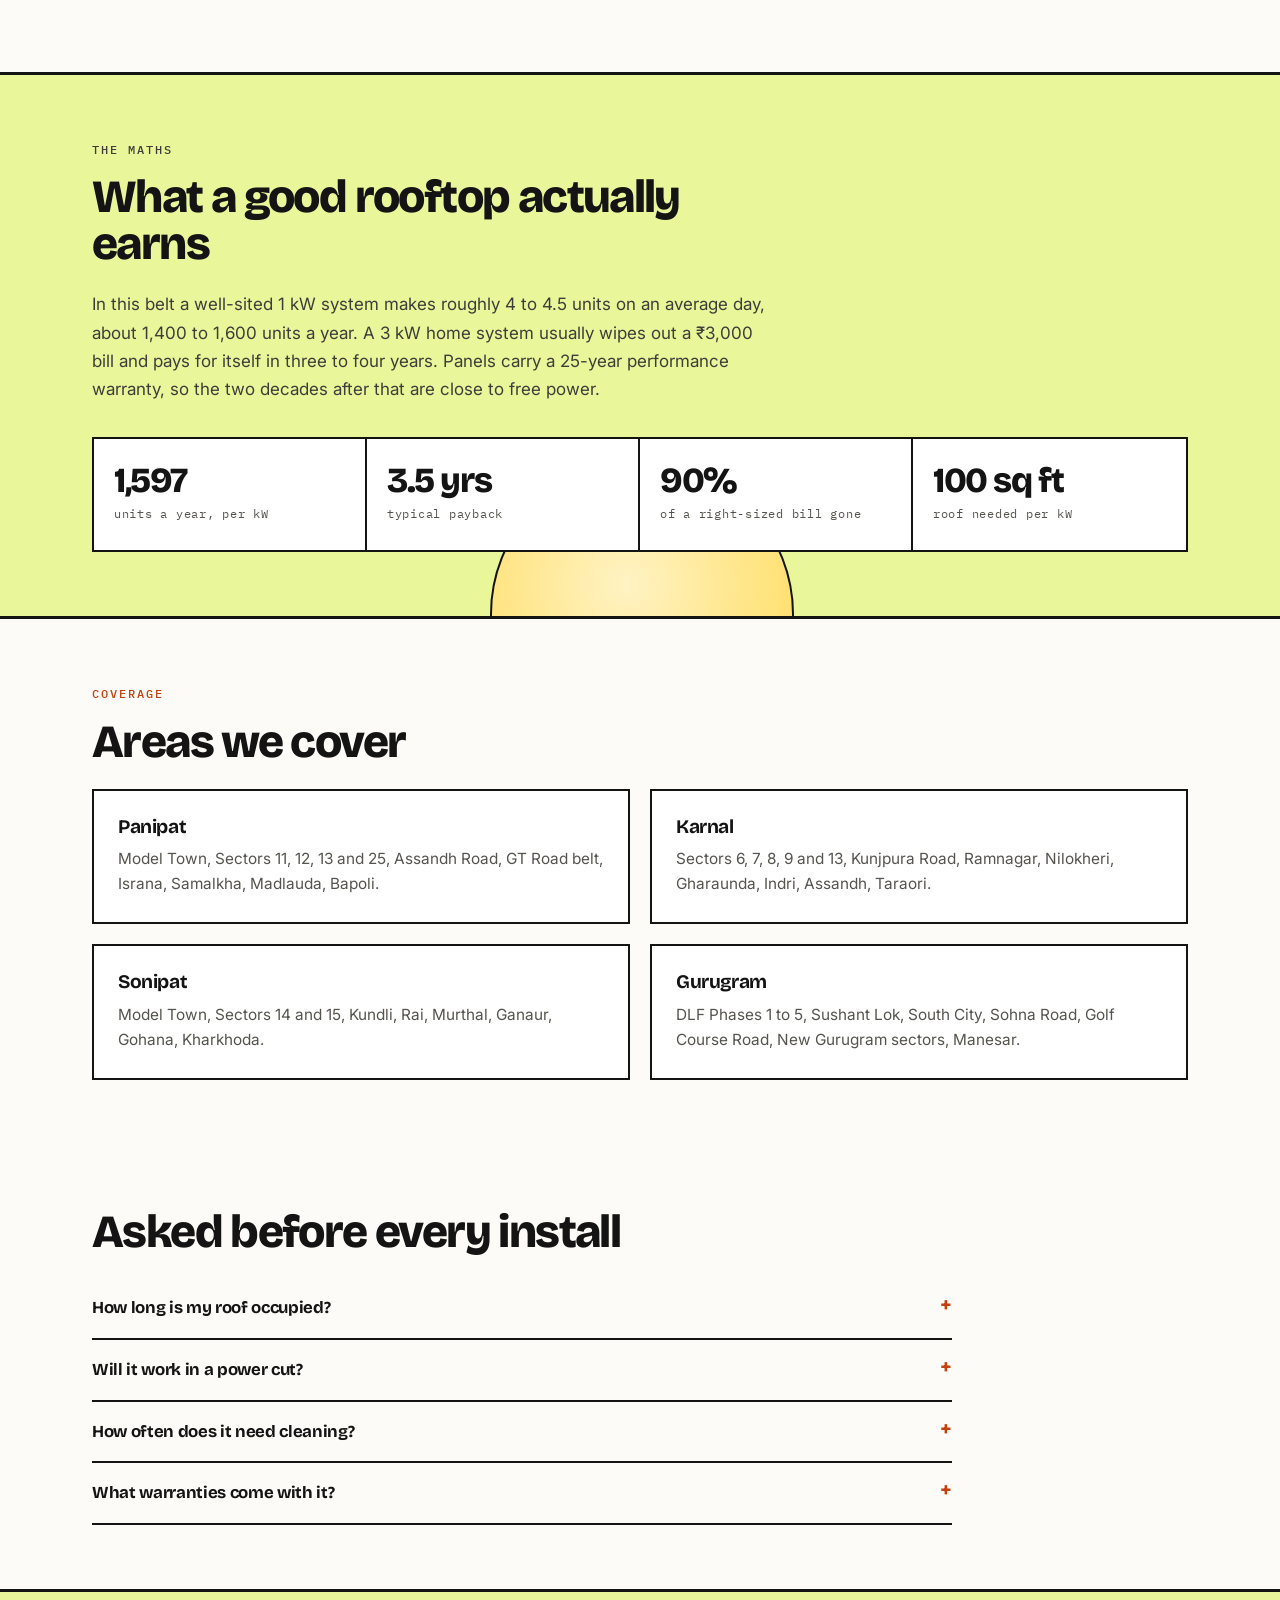
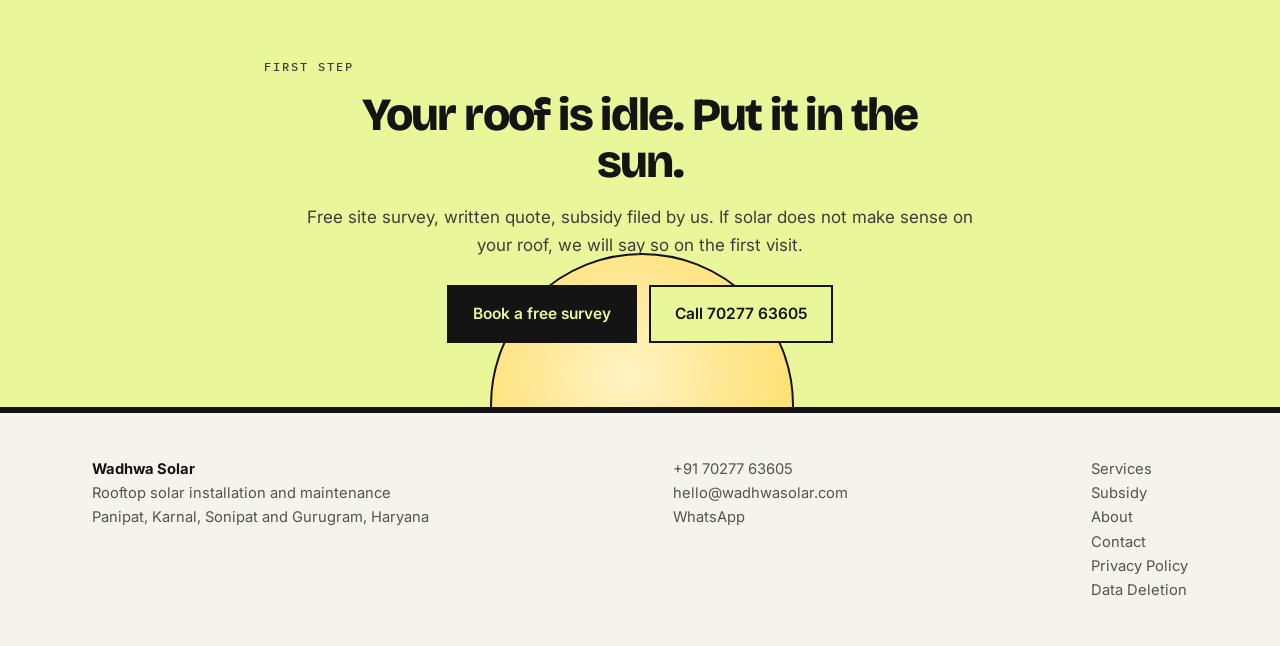
==== commit 3dfd187a: "Add files via upload" ====
--- a/about.html
+++ b/about.html
@@ -5,7 +5,7 @@
 <meta name="color-scheme" content="light">
 <meta name="viewport" content="width=device-width,initial-scale=1">
 <title>About — Wadhwa Solar</title>
-<meta name="description" content="A local rooftop solar installation and maintenance company for Panipat, Karnal and Sonipat.">
+<meta name="description" content="A local rooftop solar installation and maintenance company for Panipat, Karnal, Sonipat and Gurugram.">
 <link rel="icon" href="logo.svg">
 <link rel="preconnect" href="https://fonts.googleapis.com">
 <link rel="preconnect" href="https://fonts.gstatic.com" crossorigin>
@@ -50,7 +50,7 @@
   <span class="coin c1">&#8377;</span><span class="coin c2">&#8377;</span><span class="coin c3">&#8377;</span><span class="coin c4">&#8377;</span>
   <div class="scene-copy">
     <h1 data-split>The people who still answer in year three.</h1>
-    <p class="lede">Plenty of people sell panels here. Almost nobody services them. We install rooftop solar across three districts, then stay on as the people who maintain it.</p>
+    <p class="lede">Plenty of people sell panels here. Almost nobody services them. We install rooftop solar across four districts, then stay on as the people who maintain it.</p>
     <div class="btnrow"><a class="btn solid" href="contact.html">Talk to us</a></div>
   </div>
 </section>
@@ -59,7 +59,7 @@
   <div class="wrap reveal">
     <p class="eyebrow">How we work</p>
     <h2>Four things we do differently</h2>
-    <div class="split"><div><span class="idx">01</span></div><div><h3>Only three districts</h3><p>Panipat, Karnal, Sonipat. It keeps response times short and means our engineers already know your DISCOM office, your feeder and your roof type.</p></div></div>
+    <div class="split"><div><span class="idx">01</span></div><div><h3>Only four districts</h3><p>Panipat, Karnal, Sonipat, Gurugram. It keeps response times short and means our engineers already know your DISCOM office, your feeder and your roof type.</p></div></div>
     <div class="split"><div><span class="idx">02</span></div><div><h3>Quotes in writing</h3><p>Brand names, wattage, inverter model, structure specification, expected monthly units. If a competitor will not put that on paper, that is worth noticing.</p></div></div>
     <div class="split"><div><span class="idx">03</span></div><div><h3>Built for this weather</h3><p>Galvanised structures rated for high wind, UV-rated DC cable in conduit, proper earthing and lightning arrestors. Cheap structures rust in three summers.</p></div></div>
     <div class="split"><div><span class="idx">04</span></div><div><h3>We revive abandoned systems</h3><p>A good share of our work is fixing rooftops whose installer vanished. If yours stopped producing, we will look at it.</p></div></div>
@@ -84,10 +84,11 @@
   <div class="wrap reveal">
     <p class="eyebrow">Coverage</p>
     <h2>Areas we cover</h2>
-    <div class="cols" style="margin-top:24px">
+    <div class="cols two" style="margin-top:24px">
       <div class="card"><h3>Panipat</h3><p>Model Town, Sectors 11, 12, 13 and 25, Assandh Road, GT Road belt, Israna, Samalkha, Madlauda, Bapoli.</p></div>
       <div class="card"><h3>Karnal</h3><p>Sectors 6, 7, 8, 9 and 13, Kunjpura Road, Ramnagar, Nilokheri, Gharaunda, Indri, Assandh, Taraori.</p></div>
       <div class="card"><h3>Sonipat</h3><p>Model Town, Sectors 14 and 15, Kundli, Rai, Murthal, Ganaur, Gohana, Kharkhoda.</p></div>
+      <div class="card"><h3>Gurugram</h3><p>DLF Phases 1 to 5, Sushant Lok, South City, Sohna Road, Golf Course Road, New Gurugram sectors, Manesar.</p></div>
     </div>
   </div>
 </section>
@@ -120,7 +121,7 @@
     <div>
       <strong style="color:#141414">Wadhwa Solar</strong><br>
       Rooftop solar installation and maintenance<br>
-      Panipat, Karnal and Sonipat, Haryana
+      Panipat, Karnal, Sonipat and Gurugram, Haryana
     </div>
     <div>
       <a href="tel:+917027763605">+91 70277 63605</a><br>
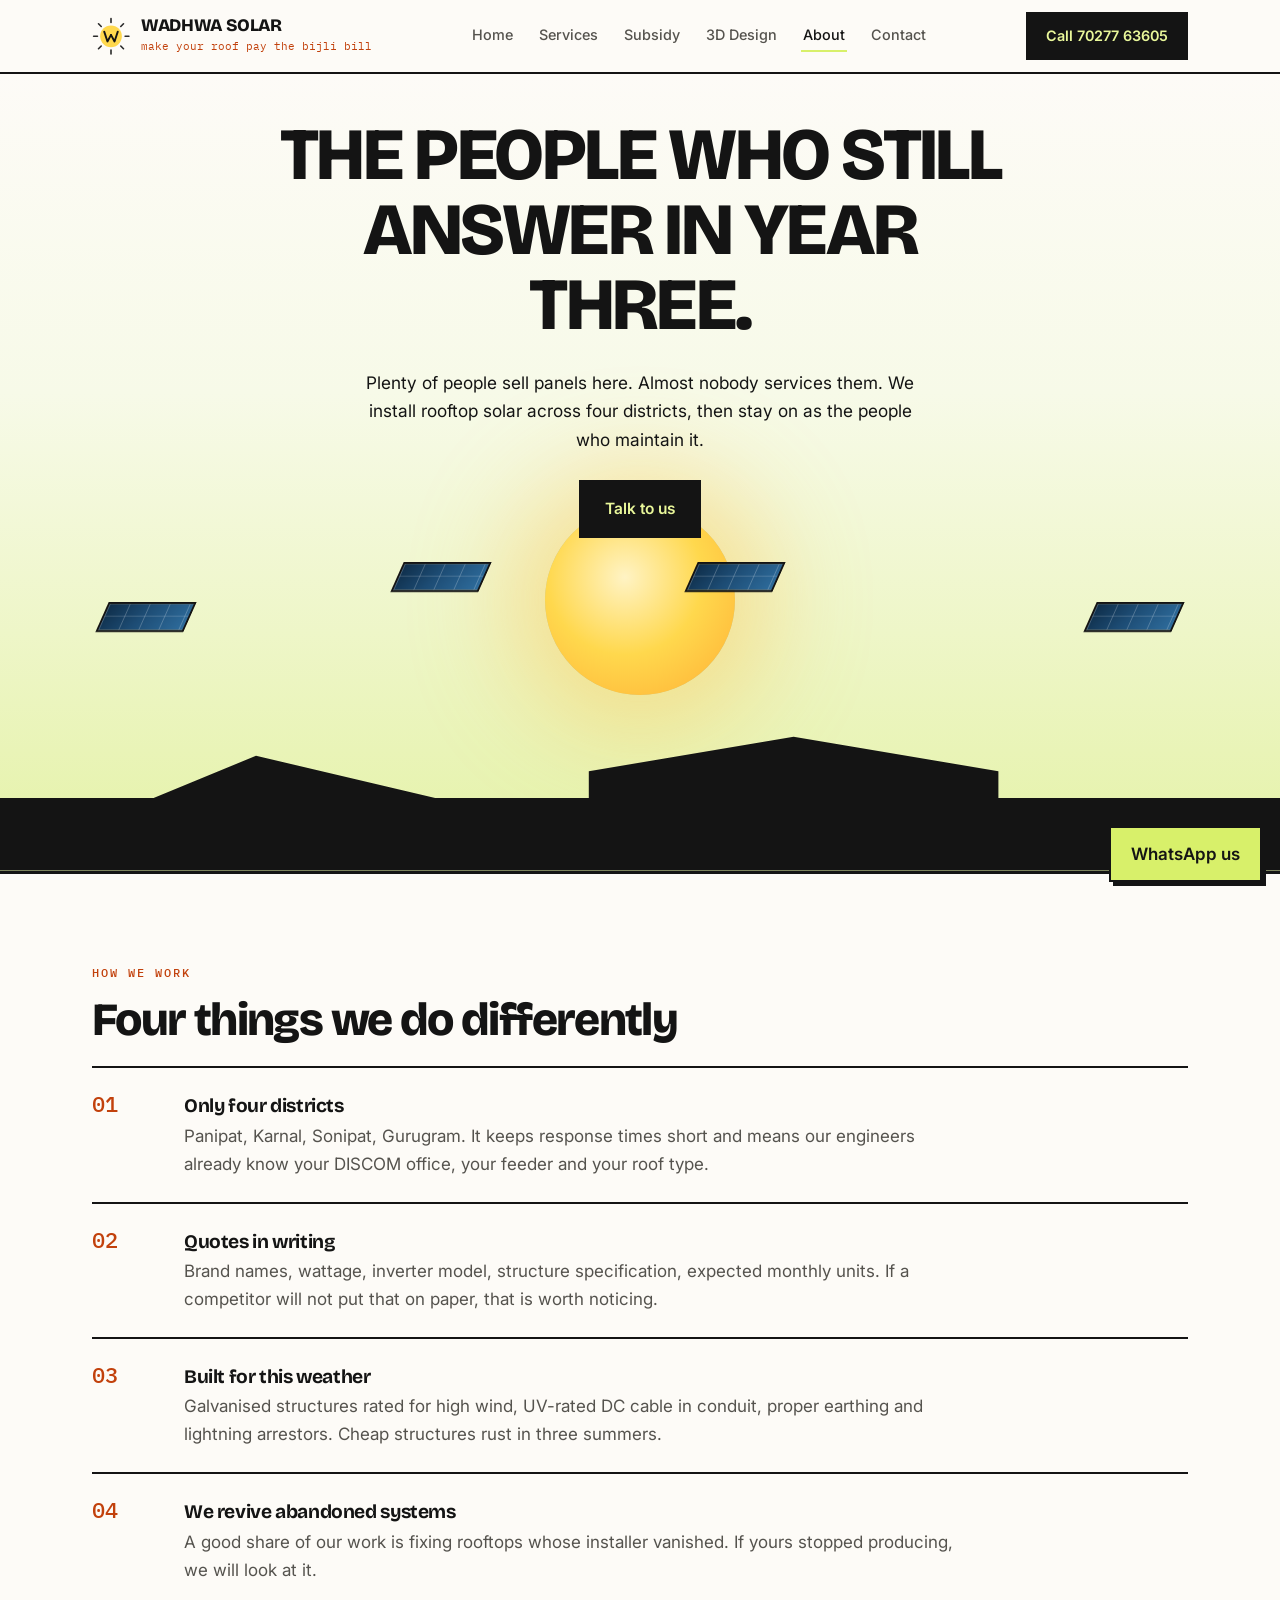
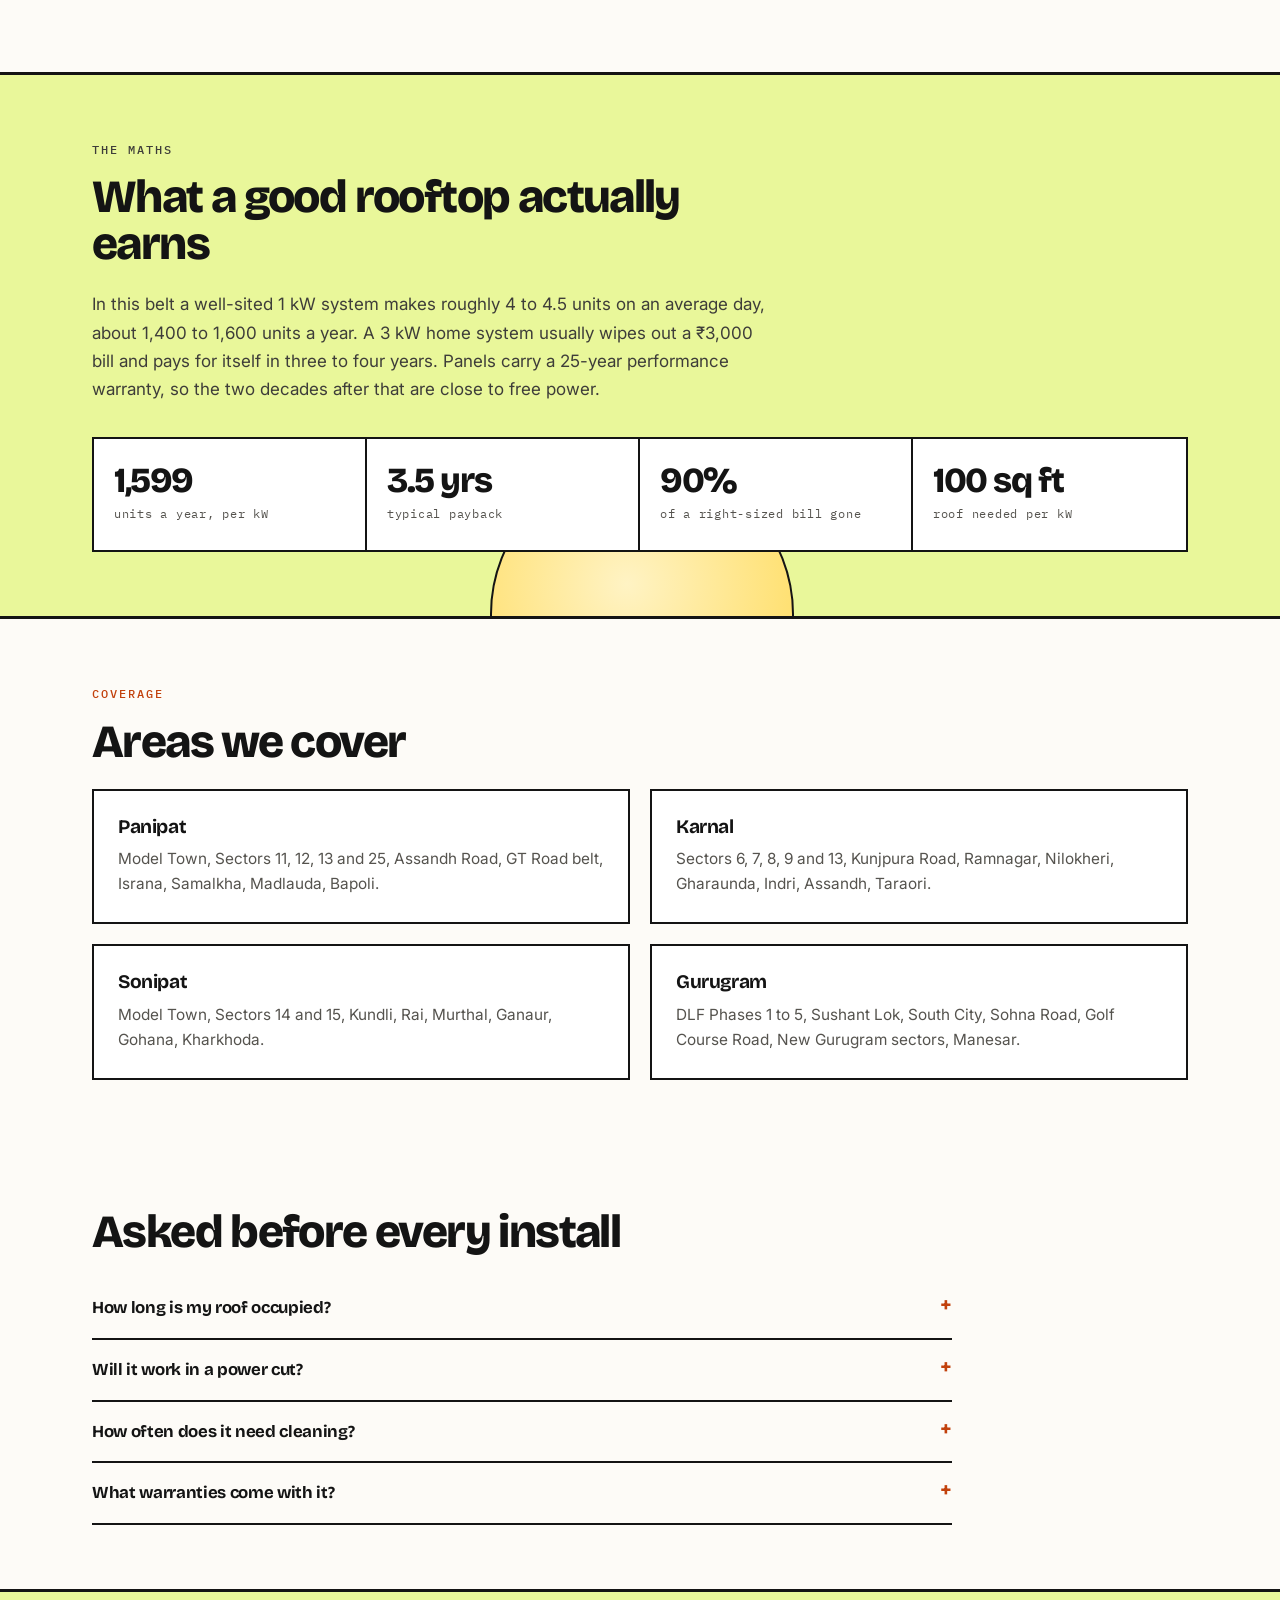
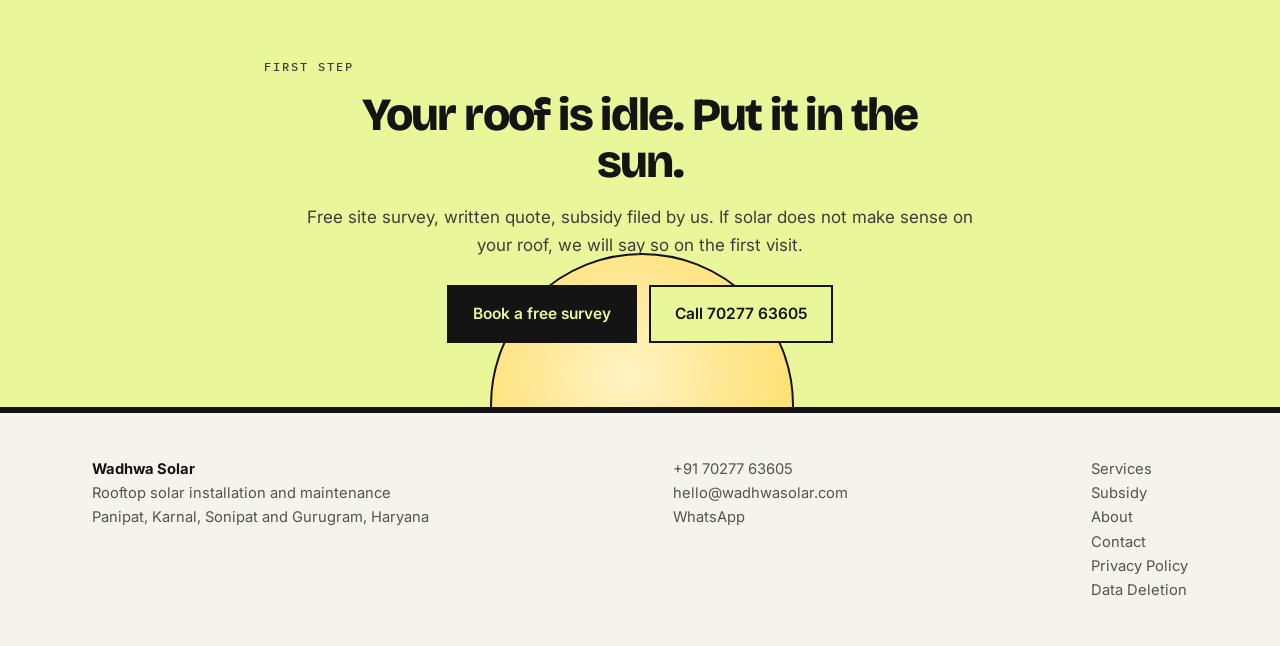
==== commit a5815133: "Add files via upload" ====
--- a/about.html
+++ b/about.html
@@ -31,14 +31,16 @@
       </svg>
       <span><span class="nm">Wadhwa Solar</span><span class="tg">make your roof pay the bijli bill</span></span>
     </a>
-    <nav class="nav">
+    <button class="menubtn" type="button" aria-expanded="false" aria-controls="site-nav"><span></span><span></span><span></span><b>Menu</b></button>
+    <nav class="nav" id="site-nav">
       <a href="index.html">Home</a>
       <a href="services.html">Services</a>
       <a href="subsidy.html">Subsidy</a>
+      <a href="solar-3d.html">3D Design</a>
       <a href="about.html" class="on">About</a>
       <a href="contact.html">Contact</a>
     </nav>
-    <a class="callbtn" href="tel:+917027763605">Call 70277 63605</a>
+    <a class="callbtn" href="tel:+917027763605" aria-label="Call 70277 63605"><span class="cfull">Call 70277 63605</span><span class="cshort">Call</span></a>
   </div>
 </header>
 
--- a/styles.css
+++ b/styles.css
@@ -44,6 +44,13 @@
 .nav a:hover,.nav a.on{color:var(--ink);border-color:var(--lime2)}
 .callbtn{background:#141414;color:#E9F79A;font-weight:600;text-decoration:none;padding:10px 18px;white-space:nowrap;font-size:.9rem;border:2px solid var(--ink);transition:transform .15s ease,box-shadow .15s ease}
 .callbtn:hover{transform:translate(-2px,-2px);box-shadow:var(--shadow-sm)}
+.callbtn .cshort{display:none}
+.menubtn{display:none;align-items:center;gap:5px;background:none;border:2px solid var(--ink);padding:9px 10px;cursor:pointer;flex-direction:column;justify-content:center}
+.menubtn span{display:block;width:20px;height:2px;background:var(--ink);transition:transform .2s ease,opacity .2s ease}
+.menubtn b{position:absolute;width:1px;height:1px;overflow:hidden;clip:rect(0 0 0 0)}
+.menubtn[aria-expanded=true] span:nth-child(1){transform:translateY(7px) rotate(45deg)}
+.menubtn[aria-expanded=true] span:nth-child(2){opacity:0}
+.menubtn[aria-expanded=true] span:nth-child(3){transform:translateY(-7px) rotate(-45deg)}
 
 /* SUNRISE SCENE */
 .scene{position:relative;min-height:clamp(400px,50vh,540px);overflow:hidden;border-bottom:3px solid var(--ink);
@@ -235,8 +242,29 @@
   .scene .p2{left:28%}
   .scene .p3{left:52%}
   .calc-wrap{padding:26px 20px;box-shadow:6px 6px 0 var(--ink)}
-  .head-in{flex-wrap:wrap}
-  .nav{order:3;width:100%;gap:16px;border-top:2px solid var(--ink);padding-top:10px;overflow-x:auto}
+  .head-in{flex-wrap:wrap;gap:10px;padding-top:10px;padding-bottom:10px}
+  .brand{margin-right:auto}
+  .brand svg{width:32px;height:32px}
+  .menubtn{display:flex;order:2}
+  .callbtn{order:1;padding:9px 14px}
+  .nav{display:none;order:3;width:100%;flex-direction:column;gap:0;border-top:2px solid var(--ink);margin-top:4px}
+  .nav.open{display:flex}
+  .nav a{font-size:1.05rem;padding:14px 2px;border-bottom:1px solid var(--line,#D9D4C7);border-left:0}
+  .nav a.on{border-bottom-color:var(--ink);font-weight:700}
+  .float{right:12px;bottom:calc(12px + env(safe-area-inset-bottom,0px));width:56px;height:56px;padding:0;font-size:0;display:flex;align-items:center;justify-content:center;animation:none}
+  .float:before{content:"";width:28px;height:28px;background:url("data:image/svg+xml,%3Csvg xmlns='http://www.w3.org/2000/svg' viewBox='0 0 24 24'%3E%3Cpath d='M12 2a10 10 0 0 0-8.6 15.1L2 22l5-1.3A10 10 0 1 0 12 2z' fill='none' stroke='%23141414' stroke-width='2' stroke-linejoin='round'/%3E%3Cpath d='M8.5 7.5c.3-.6.7-.6 1-.6h.6c.2 0 .4.1.5.4l.8 1.9c.1.3 0 .5-.1.7l-.6.7c-.1.1-.2.4 0 .6a7 7 0 0 0 3.3 2.9c.2.1.4 0 .6-.1l.7-.8c.2-.2.4-.3.7-.2l1.8.8c.3.1.4.3.4.5 0 .7-.3 1.5-1 1.9-.8.5-1.9.6-3.5-.1a10 10 0 0 1-4.4-4.1c-.9-1.5-.6-2.8-.2-3.5z' fill='%23141414'/%3E%3C/svg%3E") center/contain no-repeat}
+  main,.site-foot{padding-bottom:0}
+  .site-foot{padding-bottom:84px}
+  .scene:not(:has(.hero-grid)) .panel,.scene:not(:has(.hero-grid)) .coin{display:none}
+  .scene:not(:has(.hero-grid)) .sun,.scene:not(:has(.hero-grid)) .halo,.scene:not(:has(.hero-grid)) .rays{bottom:14%;opacity:.55}
+  h1,h2{overflow-wrap:break-word}
+  img,svg,video,iframe{max-width:100%}
+  table{display:block;overflow-x:auto}
+}
+@media (max-width:420px){
+  .brand .tg{display:none}
+  .callbtn .cfull{display:none}
+  .callbtn .cshort{display:inline}
 }
 @media (prefers-reduced-motion:reduce){
   *{animation:none!important;transition:none!important}
